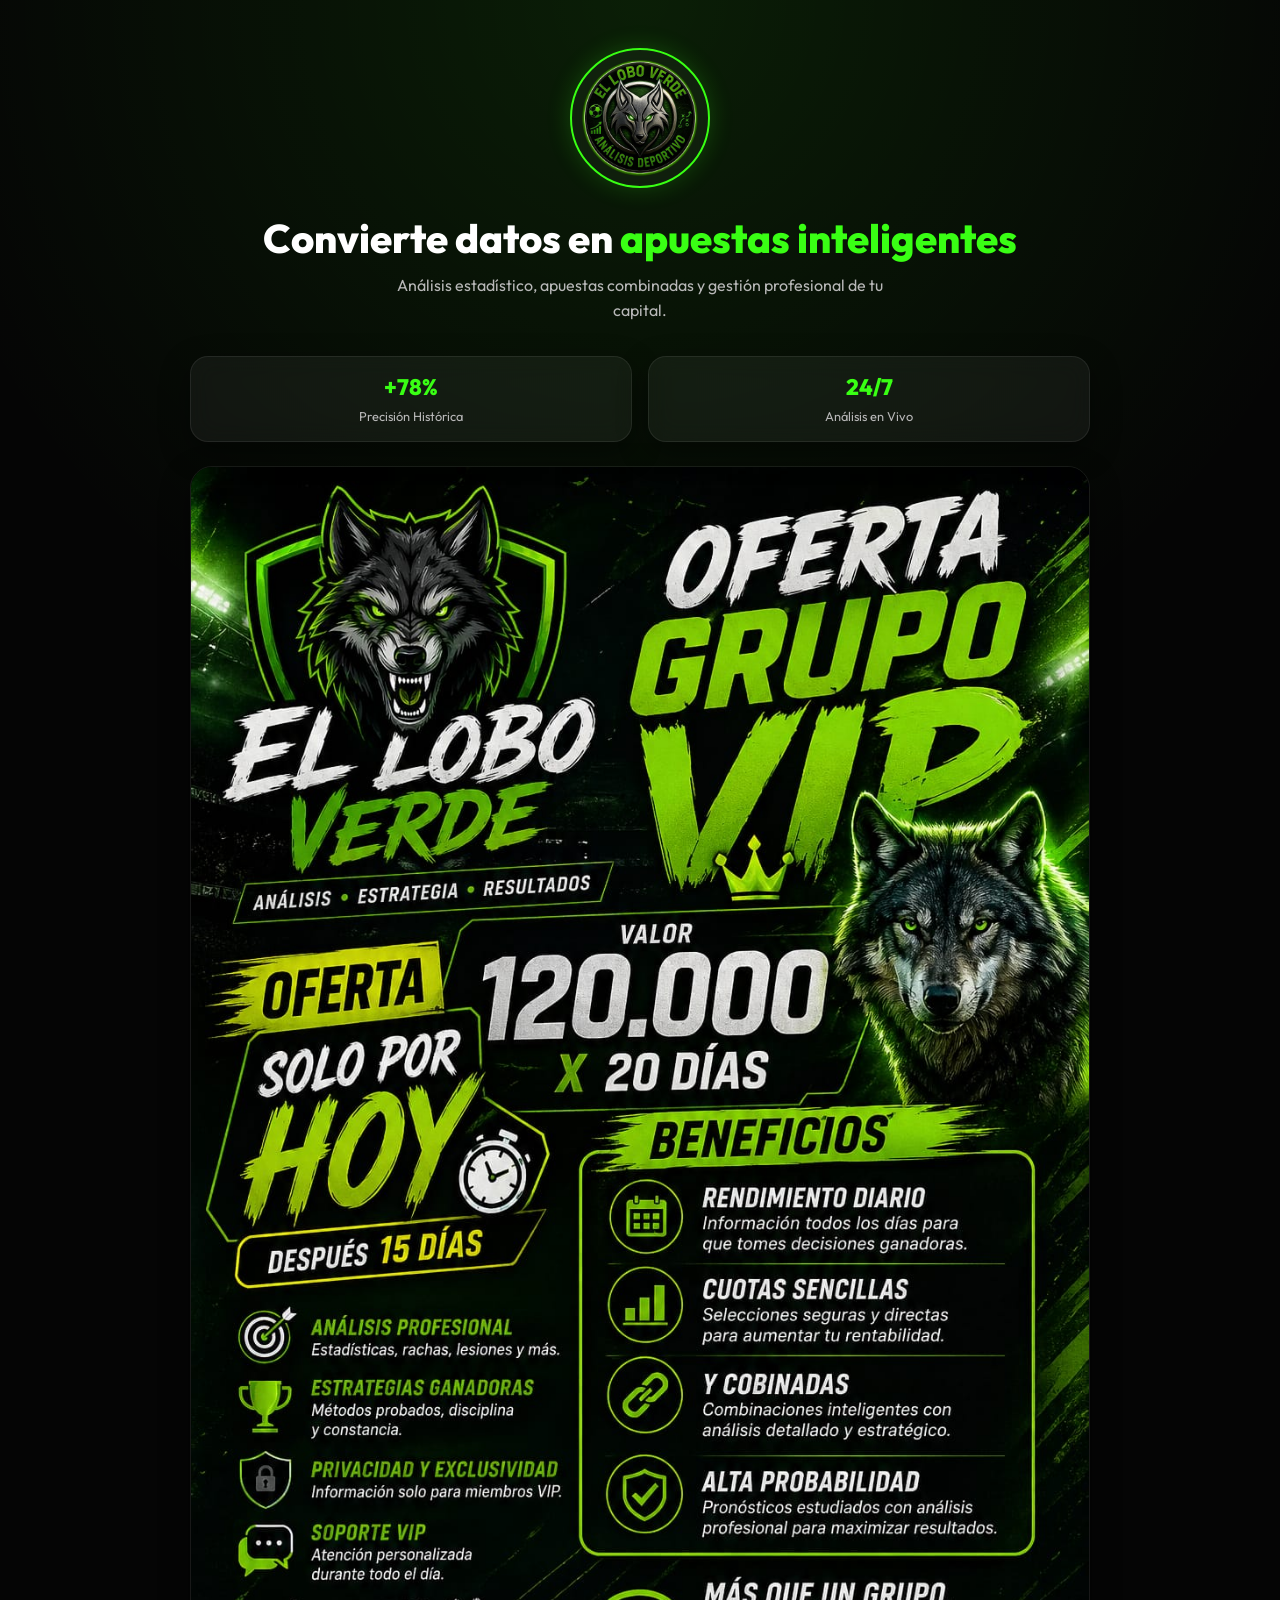
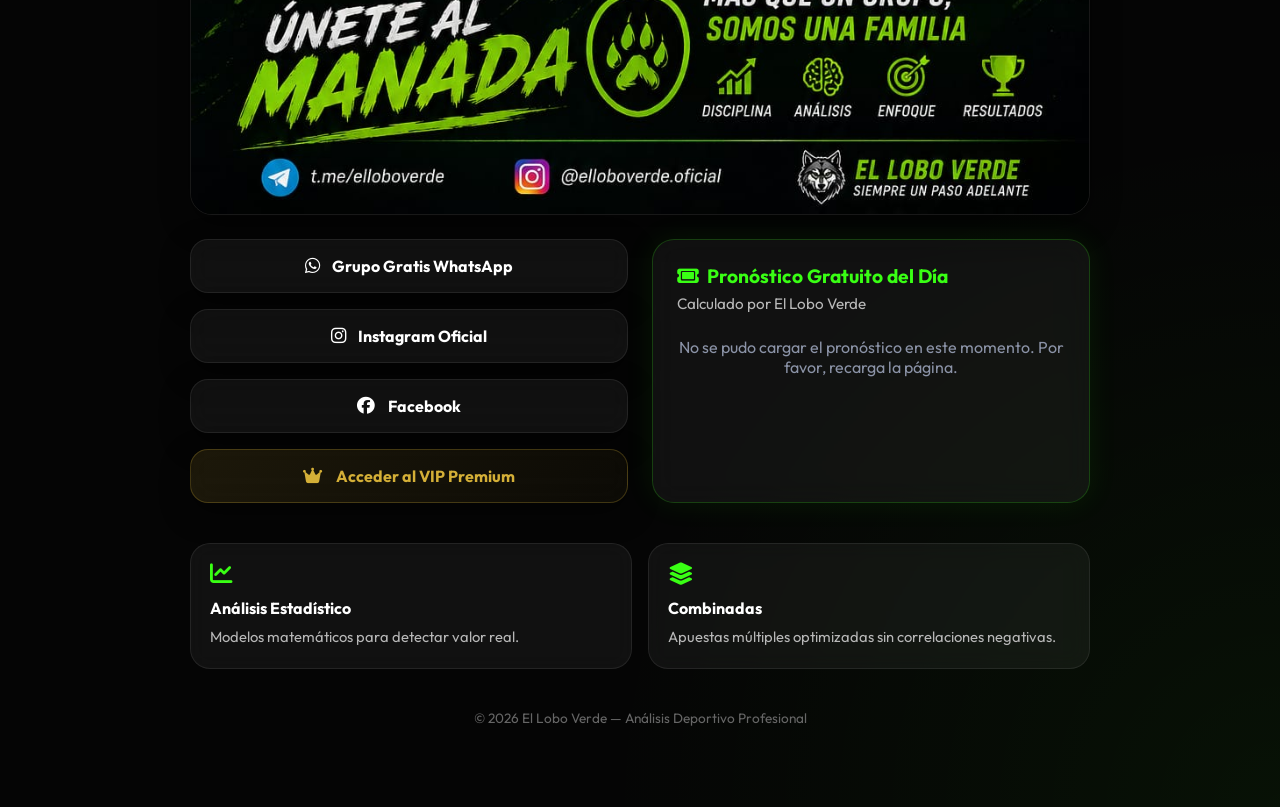
==== index.html @ 958ada7c "first commit" ====
<!DOCTYPE html>
<html lang="es">

<head>
    <meta charset="UTF-8" />
    <meta name="viewport" content="width=device-width, initial-scale=1.0" />

    <title>El Lobo Verde — Smart Sports Analytics</title>

    <meta name="description"
        content="IA deportiva, análisis estadístico y combinadas inteligentes para apostadores estratégicos." />

    <!-- Google Fonts -->
    <link href="https://fonts.googleapis.com/css2?family=Outfit:wght@300;400;500;600;700;800&display=swap"
        rel="stylesheet" />

    <!-- Font Awesome -->
    <link rel="stylesheet" href="https://cdnjs.cloudflare.com/ajax/libs/font-awesome/6.5.2/css/all.min.css" />

    <link rel="stylesheet" href="css/style.css" />

    <style>
        :root {
            --bg: #050505;
            --card: rgba(255, 255, 255, 0.05);
            --border: rgba(255, 255, 255, 0.08);

            --green: #39ff14;
            --green-soft: rgba(57, 255, 20, 0.15);

            --gold: #d4af37;

            --white: #ffffff;
            --silver: #b8b8b8;

            --shadow:
                0 10px 30px rgba(0, 0, 0, .45);

            --radius: 22px;
        }

        * {
            margin: 0;
            padding: 0;
            box-sizing: border-box;
        }

        html {
            scroll-behavior: smooth;
        }

        body {
            font-family: 'Outfit', sans-serif;
            background:
                radial-gradient(circle at top,
                    rgba(57, 255, 20, .10),
                    transparent 30%),
                radial-gradient(circle at bottom right,
                    rgba(57, 255, 20, .05),
                    transparent 25%),
                #050505;

            color: var(--white);

            min-height: 100vh;

            overflow-x: hidden;
        }

        /* =========================
           BACKGROUND FX
        ========================= */

        .background-glow {
            position: fixed;
            inset: 0;
            z-index: -1;

            background:
                radial-gradient(circle at 20% 20%,
                    rgba(57, 255, 20, .08),
                    transparent 25%),

                radial-gradient(circle at 80% 0%,
                    rgba(57, 255, 20, .04),
                    transparent 20%);
        }

        .noise {
            position: fixed;
            inset: 0;
            z-index: -1;
            opacity: .03;
            background-image:
                url("https://www.transparenttextures.com/patterns/asfalt-dark.png");
        }

        /* =========================
           MAIN CONTAINER
        ========================= */

        .landing-page {
            padding: 2rem 1rem 5rem;
        }

        .landing-container {
            width: 100%;
            max-width: 900px;
            margin: auto;

            display: flex;
            flex-direction: column;
            gap: 1.5rem;
        }

        /* =========================
           HERO
        ========================= */

        .hero {
            text-align: center;
            padding-top: 1rem;
        }

        .hero-badge {
            display: inline-flex;
            align-items: center;
            gap: .5rem;

            padding: .5rem 1rem;

            border-radius: 999px;

            background: rgba(57, 255, 20, .08);

            border: 1px solid rgba(57, 255, 20, .2);

            color: var(--green);

            font-size: .85rem;
            font-weight: 600;

            margin-bottom: 1.5rem;

            backdrop-filter: blur(10px);
        }

        .landing-logo {
            width: 140px;
            height: 140px;

            object-fit: cover;

            border-radius: 50%;

            border: 2px solid var(--green);

            padding: 10px;

            background: rgba(255, 255, 255, .03);

            backdrop-filter: blur(12px);

            box-shadow:
                0 0 25px rgba(57, 255, 20, .20);

            animation: pulseGlow 4s infinite;

            margin-bottom: 1.5rem;
        }

        @keyframes pulseGlow {
            0% {
                box-shadow: 0 0 20px rgba(57, 255, 20, .15);
            }

            50% {
                box-shadow: 0 0 45px rgba(57, 255, 20, .35);
            }

            100% {
                box-shadow: 0 0 20px rgba(57, 255, 20, .15);
            }
        }

        .landing-title {
            font-size: 2.5rem;
            font-weight: 800;

            line-height: 1.1;

            margin-bottom: .8rem;
        }

        .landing-subtitle {
            color: var(--silver);

            font-size: 1rem;

            line-height: 1.6;

            max-width: 500px;

            margin: auto auto 1.5rem;
        }

        .hero-highlight {
            color: var(--green);
        }

        /* =========================
           STATS
        ========================= */

        .stats-row {
            display: grid;
            grid-template-columns: repeat(2, 1fr);
            gap: 1rem;

            margin-top: 2rem;
        }

        .stat-box {
            background: var(--card);

            border: 1px solid var(--border);

            border-radius: 18px;

            padding: 1rem;

            backdrop-filter: blur(12px);

            box-shadow: var(--shadow);
        }

        .stat-box span {
            display: block;

            font-size: 1.4rem;
            font-weight: 800;

            color: var(--green);

            margin-bottom: .25rem;
        }

        .stat-box small {
            color: var(--silver);
            font-size: .8rem;
        }

        /* =========================
           LIVE SCANNER
        ========================= */

        .scanner {
            position: relative;

            background:
                linear-gradient(135deg,
                    rgba(57, 255, 20, .10),
                    rgba(57, 255, 20, .04));

            border: 1px solid rgba(57, 255, 20, .15);

            border-radius: var(--radius);

            padding: 1.2rem;

            overflow: hidden;

            box-shadow:
                0 0 30px rgba(57, 255, 20, .10);
        }

        .scanner::before {
            content: '';

            position: absolute;

            top: 0;
            left: 0;

            width: 4px;
            height: 100%;

            background: var(--green);
        }

        .scanner-title {
            color: var(--green);

            font-weight: 700;

            margin-bottom: .8rem;

            display: flex;
            align-items: center;
            gap: .6rem;
        }

        .scanner-content {
            display: flex;
            flex-direction: column;
            gap: .5rem;
        }

        .scanner-match {
            font-weight: 700;
            font-size: 1.1rem;
        }

        .scanner-pick {
            color: var(--silver);
        }

        .scanner-confidence {
            color: var(--gold);
            font-weight: 700;
        }

        /* =========================
           AD BANNER
        ========================= */

        .ad-banner {
            width: 100%;

            border-radius: var(--radius);

            overflow: hidden;

            border: 1px solid var(--border);

            box-shadow: var(--shadow);

            transition: .3s ease;
        }

        .ad-banner:hover {
            transform: translateY(-3px);
        }

        .ad-banner img {
            width: 100%;
            display: block;
        }

        /* =========================
           BUTTONS
        ========================= */

        .links-grid {
            display: flex;
            flex-direction: column;
            gap: 1rem;
        }

        .link-btn {
            display: flex;
            align-items: center;
            justify-content: center;
            gap: .8rem;

            text-decoration: none;

            padding: 1rem 1.2rem;

            background: var(--card);

            border: 1px solid var(--border);

            border-radius: 18px;

            color: white;

            font-weight: 700;

            transition: .3s ease;

            backdrop-filter: blur(12px);

            box-shadow: var(--shadow);
        }

        .link-btn:hover {
            transform: translateY(-3px);

            border-color: rgba(57, 255, 20, .25);

            background: rgba(255, 255, 255, .07);
        }

        .link-btn i {
            font-size: 1.1rem;
        }

        .vip-btn {
            background:
                linear-gradient(135deg,
                    rgba(212, 175, 55, .12),
                    rgba(212, 175, 55, .04));

            border-color: rgba(212, 175, 55, .25);

            color: var(--gold);
        }

        .vip-btn:hover {
            box-shadow:
                0 0 20px rgba(212, 175, 55, .20);
        }

        /* =========================
           FREE PICK
        ========================= */

        .free-pick-container {
            background: var(--card);

            border: 1px solid rgba(57, 255, 20, .20);

            border-radius: var(--radius);

            padding: 1.5rem;

            backdrop-filter: blur(14px);

            box-shadow:
                0 0 30px rgba(57, 255, 20, .08);
        }

        .free-pick-header {
            margin-bottom: 1.5rem;
        }

        .free-pick-header h3 {
            color: var(--green);

            margin-bottom: .4rem;

            font-size: 1.2rem;
        }

        .free-pick-header p {
            color: var(--silver);
            font-size: .95rem;
        }

        .pick-match {
            font-size: 1.2rem;
            font-weight: 700;

            margin-bottom: .5rem;
        }

        .pick-market {
            color: var(--silver);

            margin-bottom: 1rem;
        }

        .confidence-bar {
            width: 100%;
            height: 10px;

            background: rgba(255, 255, 255, .05);

            border-radius: 999px;

            overflow: hidden;

            margin-bottom: 1rem;
        }

        .confidence-fill {
            width: 82%;
            height: 100%;

            background:
                linear-gradient(90deg,
                    #39ff14,
                    #8fff7a);
        }

        .pick-tags {
            display: flex;
            flex-wrap: wrap;
            gap: .5rem;
        }

        .pick-tags span {
            padding: .4rem .8rem;

            border-radius: 999px;

            background: rgba(57, 255, 20, .08);

            border: 1px solid rgba(57, 255, 20, .15);

            color: var(--green);

            font-size: .8rem;
            font-weight: 600;
        }

        /* =========================
           FEATURES
        ========================= */

        .features {
            display: grid;
            grid-template-columns: repeat(2, 1fr);
            gap: 1rem;
        }

        .feature-card {
            background: var(--card);

            border: 1px solid var(--border);

            border-radius: 20px;

            padding: 1.2rem;

            backdrop-filter: blur(10px);

            transition: .3s ease;
        }

        .feature-card:hover {
            transform: translateY(-4px);

            border-color: rgba(57, 255, 20, .20);
        }

        .feature-card i {
            font-size: 1.4rem;

            color: var(--green);

            margin-bottom: .8rem;
        }

        .feature-card h4 {
            margin-bottom: .5rem;
        }

        .feature-card p {
            color: var(--silver);

            font-size: .92rem;

            line-height: 1.5;
        }

        /* =========================
           FOOTER
        ========================= */

        footer {
            text-align: center;

            color: #666;

            font-size: .85rem;

            padding-top: 1rem;
        }

        /* =========================
           RESPONSIVE
        ========================= */

        @media(max-width: 600px) {

            .landing-title {
                font-size: 2rem;
            }

            .features {
                grid-template-columns: 1fr;
            }
        }
    </style>
</head>

<body class="landing-page">

    <div class="background-glow"></div>
    <div class="noise"></div>

    <main class="landing-container">

        <!-- HERO -->
        <section class="hero">
            <img src="assets/logo.png" alt="El Lobo Verde" class="landing-logo" />
            <h1 class="landing-title">
                Convierte datos en
                <span class="hero-highlight">apuestas inteligentes</span>
            </h1>
            <p class="landing-subtitle">
                Análisis estadístico, apuestas combinadas y gestión profesional de tu capital.
            </p>

            <div class="stats-row">
                <div class="stat-box">
                    <span>+78%</span>
                    <small>Precisión Histórica</small>
                </div>
                <div class="stat-box">
                    <span>24/7</span>
                    <small>Análisis en Vivo</small>
                </div>
            </div>
        </section>

        <!-- BANNER -->
        <a href="https://wa.me/TUNUMERO" target="_blank" class="ad-banner">
            <img src="assets/image.png" alt="Promoción VIP" />
        </a>

        <!-- GRID COMPACTO: Botones y Pick -->
        <div
            style="display: grid; grid-template-columns: repeat(auto-fit, minmax(250px, 1fr)); gap: 1.5rem; width: 100%;">

            <!-- BUTTONS -->
            <section class="links-grid">
                <a href="https://chat.whatsapp.com/Ck9ivSgHnWT00iJ6qhJDE8" class="link-btn" target="_blank">
                    <i class="fa-brands fa-whatsapp"></i> Grupo Gratis WhatsApp
                </a>
                <a href="#" class="link-btn">
                    <i class="fa-brands fa-instagram"></i> Instagram Oficial
                </a>
                <a href="#" class="link-btn">
                    <i class="fa-brands fa-facebook"></i> Facebook
                </a>
                <a href="https://w.app/c3xt8u" class="link-btn vip-btn" target="_blank">
                    <i class="fa-solid fa-crown"></i> Acceder al VIP Premium
                </a>
            </section>

            <!-- FREE PICK -->
            <section class="free-pick-container">
                <div class="free-pick-header">
                    <h3><i class="fa-solid fa-ticket" style="margin-right:0.5rem; color:var(--green);"></i>Pronóstico Gratuito del Día</h3>
                    <p>Calculado por El Lobo Verde</p>
                </div>
                <div id="landing-pick-content">
                    <div class="loading" style="text-align:center;">Analizando el mercado de hoy...</div>
                </div>
            </section>

        </div>

        <!-- FEATURES -->
        <section class="features" style="margin-top: 1rem;">
            <div class="feature-card">
                <i class="fa-solid fa-chart-line"></i>
                <h4>Análisis Estadístico</h4>
                <p>Modelos matemáticos para detectar valor real.</p>
            </div>
            <div class="feature-card">
                <i class="fa-solid fa-layer-group"></i>
                <h4>Combinadas</h4>
                <p>Apuestas múltiples optimizadas sin correlaciones negativas.</p>
            </div>
        </section>

        <!-- FOOTER -->
        <footer>
            © 2026 El Lobo Verde — Análisis Deportivo Profesional
        </footer>

    </main>

    <!-- Scripts -->
    <script src="js/matches.js"></script>
    <script src="js/predictor.js"></script>
    <script src="js/combinada.js"></script>
    <script src="js/landing.js"></script>

</body>

</html>
---- css/style.css ----
/* style.css - El Lobo Verde Theme */
:root {
    --bg-deep: #060d06;
    --bg-card: rgba(15, 31, 15, 0.6);
    --bg-panel: rgba(22, 37, 22, 0.85);
    
    --green-neon: #39ff14;
    --green-mid: #22c55e;
    --green-dark: #166534;
    
    --silver: #c8cdd4;
    --silver-dim: #8b93a7;
    --gold: #fbbf24;
    --red: #ef4444;
    
    --glass-border: rgba(57, 255, 20, 0.15);
    --glass-shadow: 0 8px 32px 0 rgba(0, 0, 0, 0.5);
    
    --font-family: 'Outfit', sans-serif;
}

* { box-sizing: border-box; margin: 0; padding: 0; }

body {
    background-color: var(--bg-deep);
    color: var(--silver);
    font-family: var(--font-family);
    min-height: 100vh;
    overflow-x: hidden;
}

.background-glow {
    position: fixed;
    top: 20%;
    left: 50%;
    transform: translate(-50%, -50%);
    width: 60vw;
    height: 60vw;
    background: radial-gradient(circle, rgba(57,255,20,0.08) 0%, rgba(6,13,6,0) 70%);
    z-index: -1;
    filter: blur(80px);
}

.app-container {
    max-width: 1400px;
    margin: 0 auto;
    padding: 2rem;
    display: grid;
    grid-template-columns: 280px 1fr;
    gap: 2rem;
    min-height: 100vh;
}

/* Glassmorphism utility */
.glass-panel {
    background: var(--bg-panel);
    backdrop-filter: blur(16px);
    -webkit-backdrop-filter: blur(16px);
    border: 1px solid var(--glass-border);
    border-radius: 20px;
    box-shadow: var(--glass-shadow);
    padding: 1.5rem;
}

.header { display: flex; flex-direction: column; gap: 2rem; }
.logo-container { display: flex; align-items: center; justify-content: space-between; gap: 1rem; width: 100%; }
.logo { width: 60px; height: 60px; border-radius: 50%; border: 2px solid var(--green-neon); box-shadow: 0 0 15px rgba(57,255,20,0.5); }
.logo-container h1 { font-size: 1.5rem; font-weight: 800; color: #fff; line-height: 1.1; margin-bottom: 0.2rem; }
.logo-subtitle { color: var(--green-neon); font-weight: 400; font-size: 0.9rem; text-transform: uppercase; letter-spacing: 1px; }

.mobile-nav-toggle { display: none; background: transparent; border: 1px solid var(--glass-border); border-radius: 8px; color: var(--silver); padding: 0.5rem; cursor: pointer; transition: 0.2s; }
.mobile-nav-toggle:hover { color: var(--green-neon); border-color: var(--green-neon); }

.sidebar-content { display: flex; flex-direction: column; flex-grow: 1; gap: 2rem; }

.nav-menu { display: flex; flex-direction: column; gap: 1rem; }
.nav-btn {
    background: transparent; border: 1px solid transparent; color: var(--silver-dim);
    font-family: var(--font-family); font-size: 1.1rem; text-align: left;
    padding: 1rem 1.5rem; border-radius: 12px; cursor: pointer; transition: 0.3s;
}
.nav-btn:hover { color: #fff; background: rgba(255, 255, 255, 0.05); }
.nav-btn.active {
    color: #fff;
    background: linear-gradient(135deg, rgba(57,255,20,0.1) 0%, rgba(6,13,6,0.1) 100%);
    border: 1px solid var(--green-neon);
    box-shadow: inset 0 0 10px rgba(57,255,20,0.1);
}

.social-links { margin-top: 1rem; display: flex; flex-direction: column; gap: 0.8rem; }
.social-links p { color: var(--silver-dim); font-size: 0.85rem; text-transform: uppercase; letter-spacing: 1px; margin-bottom: 0.2rem; }
.social-btn { display: block; text-decoration: none; color: var(--silver); background: rgba(255,255,255,0.03); padding: 0.8rem 1rem; border-radius: 8px; font-size: 0.95rem; transition: 0.2s; border: 1px solid transparent; }
.social-btn:hover { background: rgba(57,255,20,0.05); color: #fff; border-color: rgba(57,255,20,0.3); transform: translateX(5px); }
.social-btn.vip { background: linear-gradient(90deg, rgba(251, 191, 36, 0.05), transparent); border: 1px solid rgba(251, 191, 36, 0.2); color: var(--gold); font-weight: 600; }
.social-btn.vip:hover { background: rgba(251, 191, 36, 0.15); border-color: var(--gold); }

.status-panel { margin-top: auto; padding: 1rem; background: var(--bg-card); border-radius: 12px; font-size: 0.9rem; }
.status-dot { display: inline-block; width: 8px; height: 8px; border-radius: 50%; margin-right: 5px; }
.status-dot.green { background: var(--green-neon); box-shadow: 0 0 8px var(--green-neon); }

/* Main Content */
.main-content { display: flex; flex-direction: column; }
.view-section { display: none; animation: fadeIn 0.4s ease; }
.view-section.active { display: block; }
@keyframes fadeIn { from { opacity: 0; transform: translateY(10px); } to { opacity: 1; transform: translateY(0); } }

/* Matches */
.matches-layout { display: grid; grid-template-columns: 350px 1fr; gap: 2rem; height: calc(100vh - 4rem); }
.matches-list { display: flex; flex-direction: column; gap: 1rem; overflow: hidden; }
.matches-list h2 { color: var(--green-neon); font-size: 1.2rem; }
.filter-group { display: flex; background: rgba(0,0,0,0.4); border-radius: 8px; padding: 0.3rem; }
.filter-btn { flex: 1; background: transparent; border: none; color: var(--silver-dim); padding: 0.5rem; border-radius: 6px; cursor: pointer; transition: 0.3s; }
.filter-btn.active { background: var(--green-dark); color: #fff; font-weight: 600; border: 1px solid var(--green-neon); }

.match-list { list-style: none; overflow-y: auto; display: flex; flex-direction: column; gap: 0.8rem; padding-right: 0.5rem; flex-grow: 1; }
.match-item { background: var(--bg-card); border: 1px solid rgba(255,255,255,0.05); border-radius: 12px; padding: 1rem; cursor: pointer; transition: 0.2s; }
.match-item:hover { border-color: var(--green-neon); transform: translateY(-2px); }
.match-item.active { border-color: var(--green-neon); background: rgba(57,255,20,0.05); }

.match-header-sm { display: flex; justify-content: space-between; font-size: 0.8rem; color: var(--silver-dim); margin-bottom: 0.5rem; }
.match-teams { display: flex; flex-direction: column; gap: 0.4rem; }
.team-row { display: flex; align-items: center; gap: 0.5rem; font-weight: 600; color: #fff; }
.team-logo-sm { width: 20px; height: 20px; object-fit: contain; }

/* Prediction Panel */
.match-details { overflow-y: auto; }
.placeholder-msg { height: 100%; display: flex; flex-direction: column; align-items: center; justify-content: center; text-align: center; color: var(--silver-dim); }
.icon-pulse { width: 60px; height: 60px; border-radius: 50%; background: rgba(57,255,20,0.2); margin-bottom: 1.5rem; animation: pulse 2s infinite; }
@keyframes pulse { 0% { transform: scale(0.95); box-shadow: 0 0 0 0 rgba(57,255,20,0.5); } 70% { transform: scale(1); box-shadow: 0 0 0 20px rgba(57,255,20,0); } 100% { transform: scale(0.95); } }

.match-header-lg { text-align: center; border-bottom: 1px solid var(--glass-border); padding-bottom: 1.5rem; margin-bottom: 1.5rem; }
.league-badge { background: var(--green-dark); color: #fff; padding: 0.3rem 0.8rem; border-radius: 20px; font-size: 0.8rem; font-weight: 600; border: 1px solid var(--green-neon); display: inline-block; margin-bottom: 1rem; }
.teams-lg { display: flex; justify-content: center; align-items: center; gap: 2rem; font-size: 1.5rem; font-weight: 800; color: #fff; }
.team-logo-lg { width: 60px; height: 60px; object-fit: contain; }
.vs { color: var(--silver-dim); font-weight: 300; }

.grid-2 { display: grid; grid-template-columns: 1fr 1fr; gap: 1.5rem; margin-bottom: 1.5rem; }
.stat-box { background: var(--bg-card); padding: 1.2rem; border-radius: 12px; border: 1px solid rgba(255,255,255,0.05); }
.stat-box h4 { color: var(--silver-dim); font-size: 0.9rem; text-transform: uppercase; margin-bottom: 1rem; }
.row-between { display: flex; justify-content: space-between; margin-bottom: 0.8rem; color: #fff; font-size: 1.1rem; }
.val-green { color: var(--green-neon); font-weight: 600; }

.prediction-box { background: linear-gradient(135deg, rgba(57,255,20,0.1) 0%, rgba(6,13,6,0.1) 100%); border: 1px solid var(--green-neon); border-radius: 16px; padding: 2rem; text-align: center; margin-bottom: 1.5rem; }
.prediction-box h3 { color: var(--green-neon); font-size: 1.2rem; margin-bottom: 1rem; }
.pick-text { font-size: 2rem; font-weight: 800; color: #fff; margin-bottom: 0.5rem; text-shadow: 0 0 10px rgba(57,255,20,0.3); }

/* Combinadas */
.combinada-header { display: flex; justify-content: space-between; align-items: center; margin-bottom: 0.5rem; }
.combinada-header h2 { color: var(--green-neon); font-size: 1.8rem; }
.subtitle { color: var(--silver-dim); margin-bottom: 2rem; }
.action-btn-small { background: var(--green-dark); border: 1px solid var(--green-neon); color: #fff; padding: 0.5rem 1rem; border-radius: 8px; cursor: pointer; transition: 0.2s; }
.action-btn-small:hover { background: var(--green-neon); color: var(--bg-deep); }

.parlay-options { display: grid; grid-template-columns: repeat(auto-fit, minmax(300px, 1fr)); gap: 1.5rem; }
.parlay-card { background: var(--bg-card); border-radius: 16px; border: 1px solid rgba(255,255,255,0.05); padding: 1.5rem; display: flex; flex-direction: column; }
.parlay-header { display: flex; justify-content: space-between; margin-bottom: 1.5rem; border-bottom: 1px solid var(--glass-border); padding-bottom: 1rem; }
.parlay-header h3 { color: #fff; font-size: 1.2rem; }
.risk-badge { padding: 0.2rem 0.6rem; border-radius: 20px; font-size: 0.8rem; font-weight: 600; color: #fff; }

.pick-list { list-style: none; display: flex; flex-direction: column; gap: 0.8rem; flex-grow: 1; }
.pick-item { background: rgba(0,0,0,0.3); padding: 1rem; border-radius: 8px; border-left: 3px solid var(--green-neon); }
.pick-match { font-size: 0.85rem; color: var(--silver-dim); margin-bottom: 0.3rem; }
.pick-sel { font-weight: 600; color: #fff; }

.parlay-footer { margin-top: 1.5rem; padding-top: 1rem; border-top: 1px solid var(--glass-border); display: flex; justify-content: space-between; align-items: center; }
.odds-text { font-size: 1.5rem; font-weight: 800; color: var(--green-neon); }
.stake-text { font-size: 0.9rem; color: var(--silver-dim); }

.loading { color: var(--silver-dim); padding: 2rem; text-align: center; }

/* Responsive Design */
@media (max-width: 900px) {
    .app-container { grid-template-columns: 1fr; padding: 1rem; }
    .matches-layout { grid-template-columns: 1fr; height: auto; }
    .matches-list { max-height: 380px; }
    
    .mobile-nav-toggle { display: block; }
    .sidebar-content { display: none; }
    .sidebar-content.show { display: flex; animation: fadeIn 0.3s ease; }
    
    .logo-container h1 { font-size: 1.2rem; }
    .logo { width: 45px; height: 45px; }
    
    .grid-2 { grid-template-columns: 1fr; }
    .teams-lg { font-size: 1rem; gap: 0.8rem; }
    .team-logo-lg { width: 36px; height: 36px; }
    .pick-text { font-size: 1.4rem; }
}

/* ── Calendario (Flashscore style) ──────────────────────── */
.calendar-nav {
    display: flex;
    align-items: center;
    justify-content: space-between;
    background: rgba(0,0,0,0.4);
    border: 1px solid rgba(255,255,255,0.08);
    border-radius: 8px;
    padding: 0.2rem;
    margin-bottom: 0.8rem;
}
.cal-btn {
    background: transparent;
    border: none;
    color: var(--silver-dim);
    padding: 0.5rem;
    cursor: pointer;
    border-radius: 6px;
    display: flex;
    align-items: center;
    justify-content: center;
    transition: all 0.2s;
}
.cal-btn:hover { background: rgba(255,255,255,0.1); color: #fff; }
.cal-current {
    display: flex;
    align-items: center;
    color: #fff;
    font-weight: 700;
    font-size: 0.9rem;
    letter-spacing: 0.5px;
    gap: 6px;
    cursor: default;
    user-select: none;
}
.cal-current span { min-width: 110px; text-align: center; }

/* ── Búsqueda ──────────────────────────────────────────── */
.search-box { margin-top: 0.5rem; }
.search-box input,
.search-box select {
    width: 100%;
    background: rgba(0,0,0,0.4);
    border: 1px solid rgba(255,255,255,0.08);
    border-radius: 8px;
    color: #fff;
    font-family: var(--font-family);
    font-size: 0.9rem;
    padding: 0.55rem 0.9rem;
    outline: none;
    transition: border-color 0.2s;
    appearance: none;
    cursor: pointer;
}
.search-box input::placeholder { color: var(--silver-dim); }
.search-box input:focus,
.search-box select:focus { border-color: var(--green-neon); }
.search-box select option { background: #0f1f0f; color: #fff; }

/* ── Tarjeta de partido — marcadores y estado ─────────── */
.score-tag {
    background: rgba(57,255,20,0.08);
    border: 1px solid rgba(57,255,20,0.2);
    color: var(--green-neon);
    font-weight: 700;
    font-size: 0.8rem;
    padding: 0.15rem 0.5rem;
    border-radius: 6px;
    white-space: nowrap;
}
.score-tag small { font-size: 0.7rem; opacity: 0.7; margin-left: 3px; }
.time-tag { color: var(--silver-dim); font-size: 0.8rem; }
.league-sm { 
    overflow: hidden; 
    text-overflow: ellipsis; 
    white-space: nowrap; 
    max-width: 160px;
}
.match-item.finished { opacity: 0.75; }
.match-item.finished:hover { opacity: 1; }

/* ── Cuota sugerida y ventaja ─────────────────────────── */
.cuota-tag {
    display: inline-block;
    margin-top: 0.6rem;
    padding: 0.3rem 0.8rem;
    background: rgba(251,191,36,0.1);
    border: 1px solid rgba(251,191,36,0.3);
    border-radius: 6px;
    color: var(--gold);
    font-weight: 700;
    font-size: 1rem;
}
.ventaja-tag {
    display: inline-block;
    margin-top: 0.4rem;
    margin-left: 0.5rem;
    padding: 0.25rem 0.7rem;
    background: rgba(57,255,20,0.08);
    border: 1px solid rgba(57,255,20,0.25);
    border-radius: 6px;
    color: var(--green-neon);
    font-size: 0.85rem;
    font-weight: 600;
}

/* ── Comparación de resultado ─────────────────────────── */
.result-block {
    border-radius: 14px;
    padding: 1rem 1.5rem;
    margin-bottom: 1.2rem;
    display: flex;
    align-items: center;
    justify-content: space-between;
    gap: 1rem;
    flex-wrap: wrap;
}
.result-block.result-ok {
    background: rgba(57,255,20,0.07);
    border: 1px solid rgba(57,255,20,0.25);
}
.result-block.result-fail {
    background: rgba(239,68,68,0.07);
    border: 1px solid rgba(239,68,68,0.25);
}
.result-score {
    font-size: 2rem;
    font-weight: 800;
    color: #fff;
}
.result-label {
    font-size: 0.85rem;
    color: var(--silver-dim);
    flex: 1;
}
.verdict-ok {
    background: rgba(57,255,20,0.12);
    border: 1px solid rgba(57,255,20,0.35);
    color: var(--green-neon);
    font-weight: 700;
    padding: 0.3rem 0.9rem;
    border-radius: 20px;
    font-size: 0.9rem;
}
.verdict-fail {
    background: rgba(239,68,68,0.12);
    border: 1px solid rgba(239,68,68,0.35);
    color: var(--red);
    font-weight: 700;
    padding: 0.3rem 0.9rem;
    border-radius: 20px;
    font-size: 0.9rem;
}

/* ── Combinada panel compacto ─────────────────────────── */
.combinada-panel { height: calc(100vh - 4rem); overflow-y: auto; }
.combinada-header h2 { font-size: 1.4rem; }
.subtitle { margin-bottom: 1.2rem; font-size: 0.9rem; }
.parlay-options { grid-template-columns: repeat(auto-fit, minmax(280px, 1fr)); gap: 1rem; }
.parlay-card { padding: 1.2rem; }
.parlay-footer { flex-direction: column; align-items: flex-start; gap: 0.3rem; }
.odds-text { font-size: 1.3rem; }
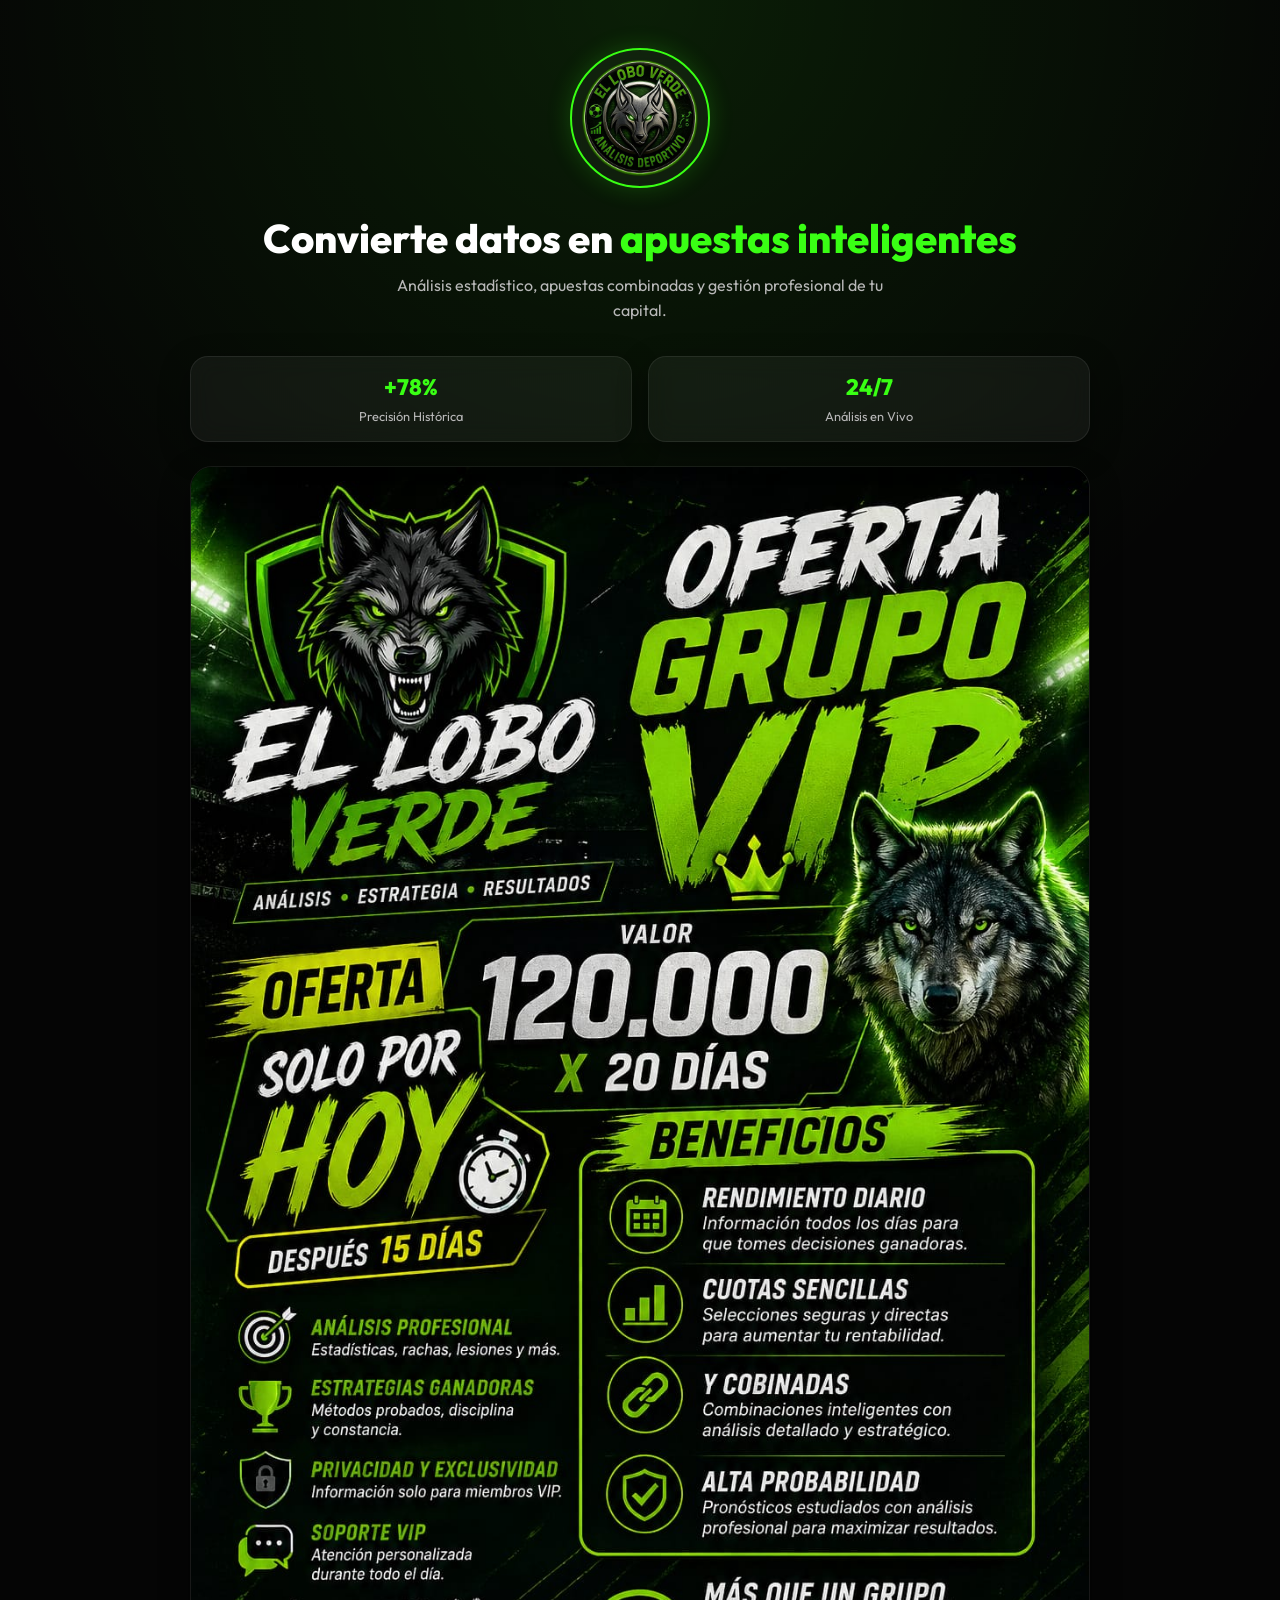
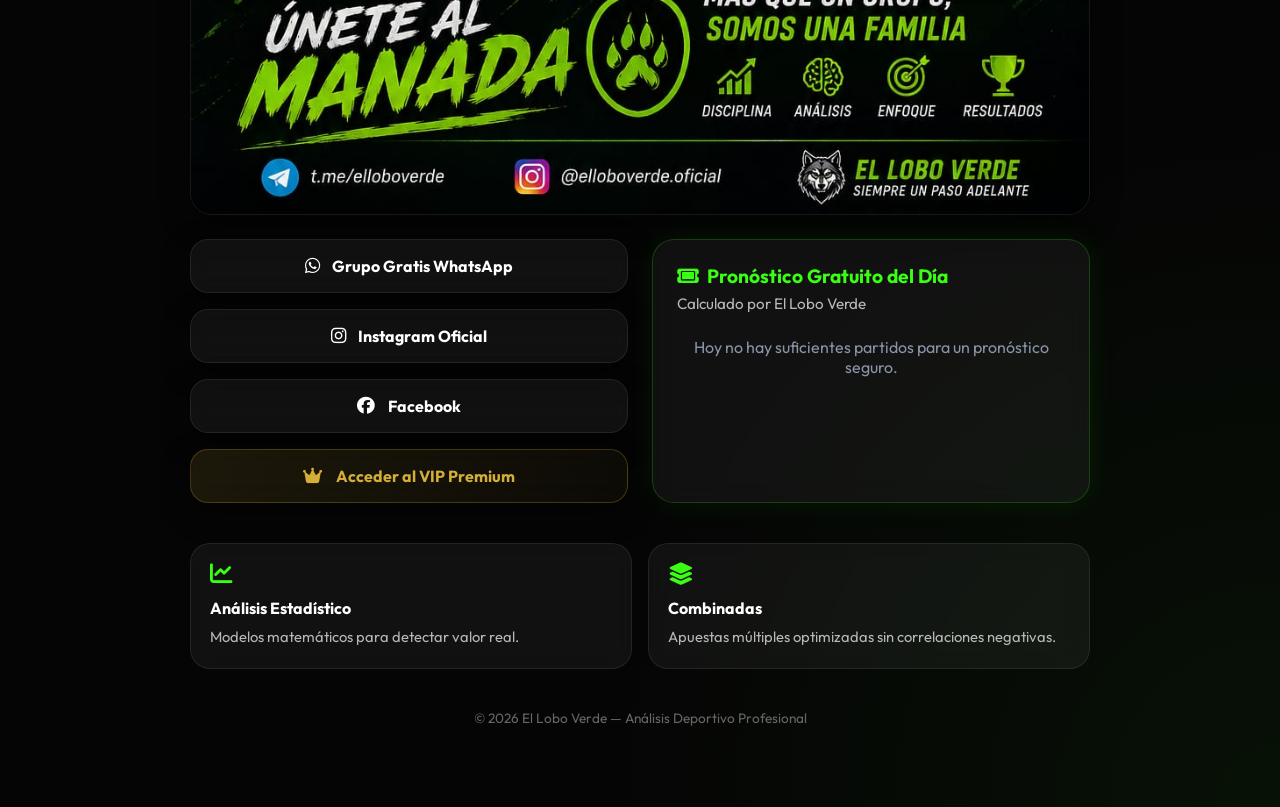
==== commit 29f45299: "Mejoras de landing page en cuota sugerida" ====
--- a/index.html
+++ b/index.html
@@ -676,10 +676,11 @@
     </main>
 
     <!-- Scripts -->
-    <script src="js/matches.js"></script>
-    <script src="js/predictor.js"></script>
-    <script src="js/combinada.js"></script>
-    <script src="js/landing.js"></script>
+    <script src="js/matches.js?v=3"></script>
+    <script src="js/predictor.js?v=3"></script>
+    <script src="js/combinada.js?v=3"></script>
+    <script src="js/gemini.js?v=3"></script>
+    <script src="js/landing.js?v=3"></script>
 
 </body>
 
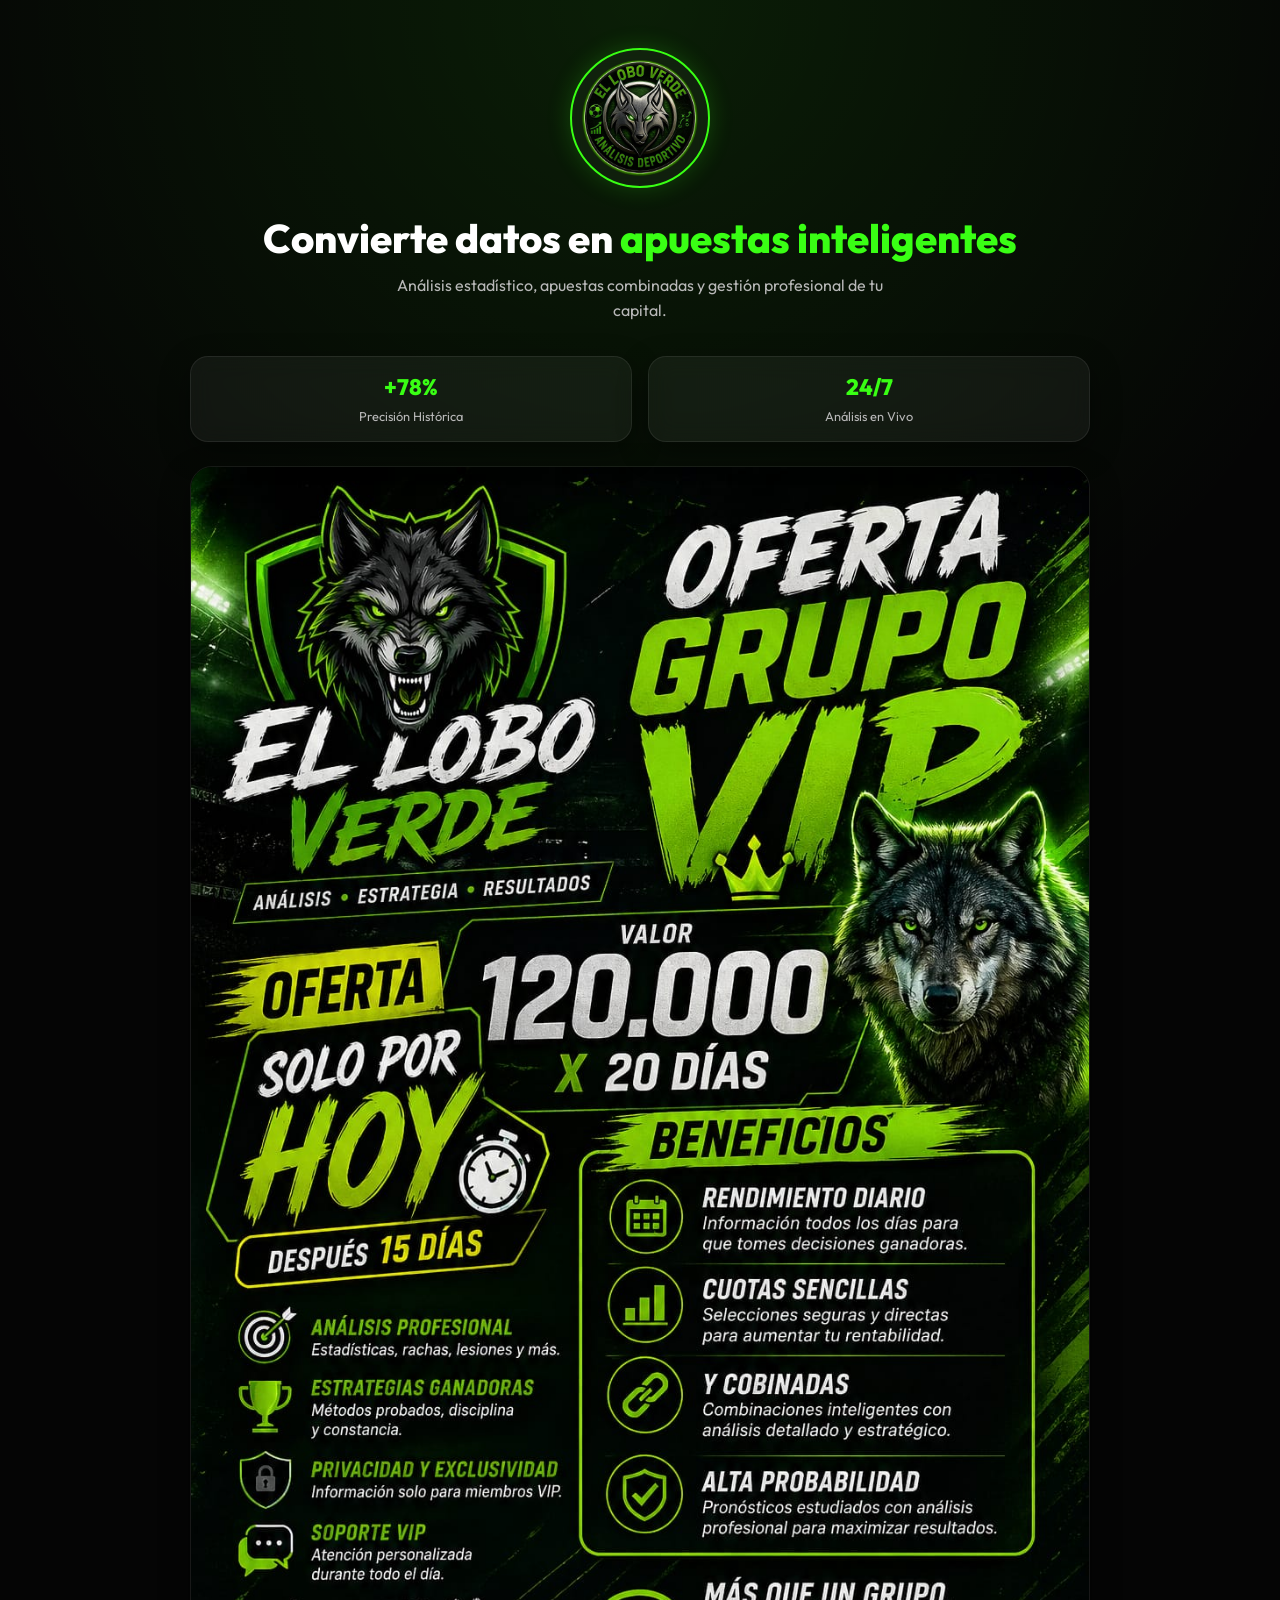
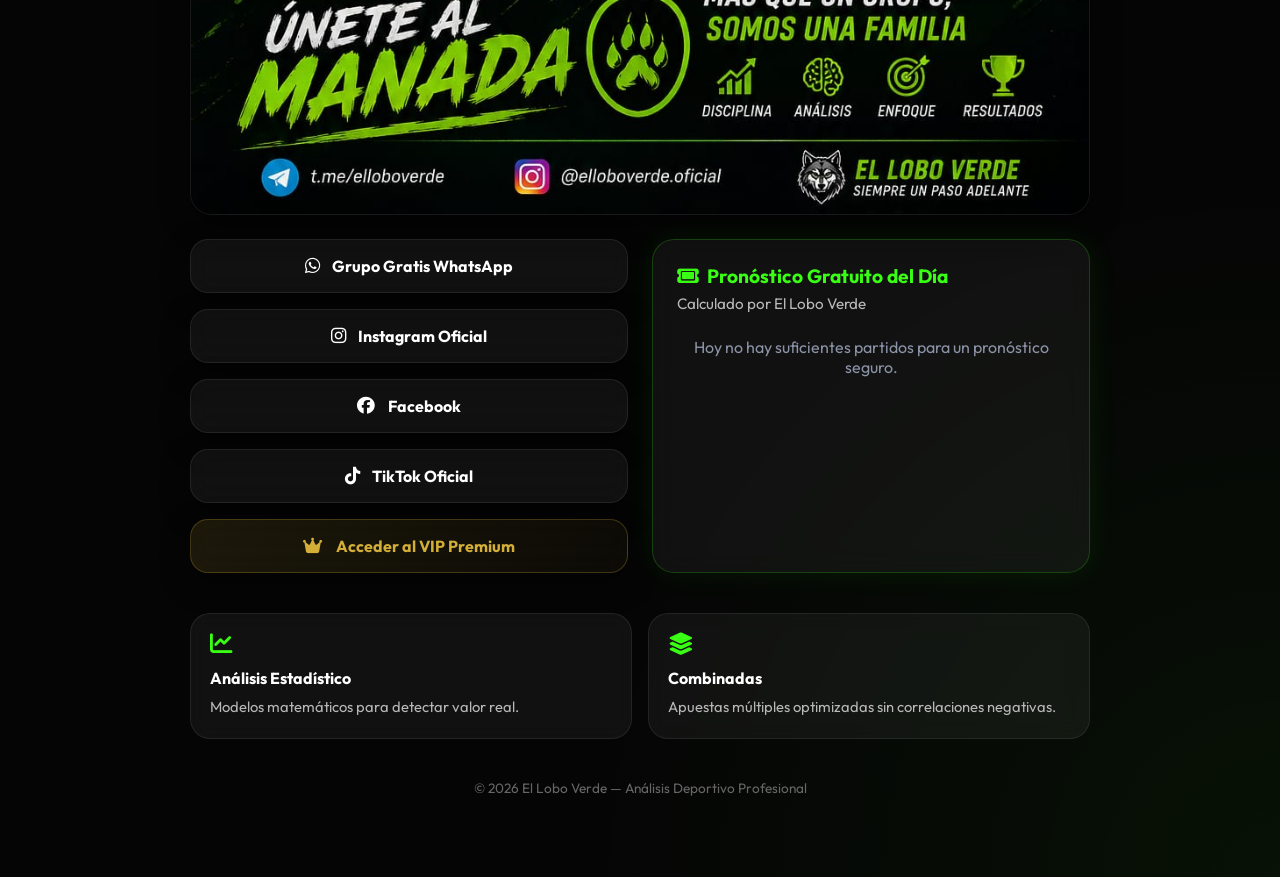
==== commit 76e8ec83: "Update index.html" ====
--- a/index.html
+++ b/index.html
@@ -630,11 +630,19 @@
                 <a href="https://chat.whatsapp.com/Ck9ivSgHnWT00iJ6qhJDE8" class="link-btn" target="_blank">
                     <i class="fa-brands fa-whatsapp"></i> Grupo Gratis WhatsApp
                 </a>
-                <a href="#" class="link-btn">
+                <a href="https://www.instagram.com/miguellobo7159?igsh=MW92N2ZiMTVhdm10Zw==" class="link-btn">
                     <i class="fa-brands fa-instagram"></i> Instagram Oficial
                 </a>
-                <a href="#" class="link-btn">
+                <a href="https://www.facebook.com/share/1BWAygeKw2/" class="link-btn">
                     <i class="fa-brands fa-facebook"></i> Facebook
+                </a>
+
+                <a href="https://www.tiktok.com/@pronosticosdeportivolobo?_r=1&_t=ZS-96HLnR1LnQy"
+                    class="link-btn tiktok-btn"
+                    
+                    target="_blank">
+                    <i class="fa-brands fa-tiktok"></i>TikTok Oficial
+                
                 </a>
                 <a href="https://w.app/c3xt8u" class="link-btn vip-btn" target="_blank">
                     <i class="fa-solid fa-crown"></i> Acceder al VIP Premium
@@ -684,4 +692,4 @@
 
 </body>
 
-</html>+</html>
--- a/css/style.css
+++ b/css/style.css
@@ -46,9 +46,23 @@
     margin: 0 auto;
     padding: 2rem;
     display: grid;
-    grid-template-columns: 280px 1fr;
+    grid-template-columns: 80px 1fr;
     gap: 2rem;
     min-height: 100vh;
+}
+
+.app-container.sidebar-expanded {
+    grid-template-columns: 280px 1fr;
+}
+
+.sidebar-content {
+    width: 80px;
+    padding: 1rem 0;
+    align-items: center;
+}
+
+.app-container.sidebar-expanded .sidebar-content {
+    width: 100%;
 }
 
 /* Glassmorphism utility */
@@ -62,34 +76,80 @@
     padding: 1.5rem;
 }
 
-.header { display: flex; flex-direction: column; gap: 2rem; }
-.logo-container { display: flex; align-items: center; justify-content: space-between; gap: 1rem; width: 100%; }
+.header {
+    display: flex;
+    flex-direction: column;
+    gap: 1.5rem;
+    align-items: center;
+    min-height: calc(100vh - 4rem);
+}
+.logo-container {
+    display: flex;
+    flex-direction: column;
+    align-items: center;
+    gap: 0.8rem;
+    width: 100%;
+}
 .logo { width: 60px; height: 60px; border-radius: 50%; border: 2px solid var(--green-neon); box-shadow: 0 0 15px rgba(57,255,20,0.5); }
-.logo-container h1 { font-size: 1.5rem; font-weight: 800; color: #fff; line-height: 1.1; margin-bottom: 0.2rem; }
-.logo-subtitle { color: var(--green-neon); font-weight: 400; font-size: 0.9rem; text-transform: uppercase; letter-spacing: 1px; }
-
-.mobile-nav-toggle { display: none; background: transparent; border: 1px solid var(--glass-border); border-radius: 8px; color: var(--silver); padding: 0.5rem; cursor: pointer; transition: 0.2s; }
+.logo-container h1 { display: none; font-size: 1.5rem; font-weight: 800; color: #fff; line-height: 1.1; margin-bottom: 0.2rem; }
+.logo-subtitle { display: none; color: var(--green-neon); font-weight: 400; font-size: 0.9rem; text-transform: uppercase; letter-spacing: 1px; }
+
+.mobile-nav-toggle { display: block; background: transparent; border: 1px solid var(--glass-border); border-radius: 12px; color: var(--silver); width: 46px; height: 46px; cursor: pointer; transition: 0.2s; }
 .mobile-nav-toggle:hover { color: var(--green-neon); border-color: var(--green-neon); }
 
-.sidebar-content { display: flex; flex-direction: column; flex-grow: 1; gap: 2rem; }
-
-.nav-menu { display: flex; flex-direction: column; gap: 1rem; }
+.sidebar-content { display: flex; flex-direction: column; flex-grow: 1; gap: 1rem; align-items: center; width: 100%; }
+
+.nav-menu { display: flex; flex-direction: column; gap: 0.8rem; align-items: center; width: 100%; }
 .nav-btn {
     background: transparent; border: 1px solid transparent; color: var(--silver-dim);
-    font-family: var(--font-family); font-size: 1.1rem; text-align: left;
-    padding: 1rem 1.5rem; border-radius: 12px; cursor: pointer; transition: 0.3s;
-}
-.nav-btn:hover { color: #fff; background: rgba(255, 255, 255, 0.05); }
+    width: 52px; height: 52px; display: inline-flex; align-items: center; justify-content: center;
+    border-radius: 14px; cursor: pointer; transition: 0.3s; position: relative;
+}
+.nav-btn svg { width: 22px; height: 22px; }
+.nav-btn:hover { color: #fff; background: rgba(255, 255, 255, 0.08); }
 .nav-btn.active {
     color: #fff;
-    background: linear-gradient(135deg, rgba(57,255,20,0.1) 0%, rgba(6,13,6,0.1) 100%);
+    background: linear-gradient(135deg, rgba(57,255,20,0.15) 0%, rgba(6,13,6,0.12) 100%);
     border: 1px solid var(--green-neon);
-    box-shadow: inset 0 0 10px rgba(57,255,20,0.1);
-}
-
-.social-links { margin-top: 1rem; display: flex; flex-direction: column; gap: 0.8rem; }
+    box-shadow: inset 0 0 10px rgba(57,255,20,0.12);
+}
+.nav-label { position: absolute; width: 1px; height: 1px; padding: 0; margin: -1px; overflow: hidden; clip: rect(0,0,0,0); white-space: nowrap; border: 0; }
+
+.social-links { margin-top: 1rem; display: none; flex-direction: column; gap: 0.8rem; width: 100%; }
 .social-links p { color: var(--silver-dim); font-size: 0.85rem; text-transform: uppercase; letter-spacing: 1px; margin-bottom: 0.2rem; }
 .social-btn { display: block; text-decoration: none; color: var(--silver); background: rgba(255,255,255,0.03); padding: 0.8rem 1rem; border-radius: 8px; font-size: 0.95rem; transition: 0.2s; border: 1px solid transparent; }
+
+.status-panel { display: none; margin-top: auto; padding: 1rem; background: var(--bg-card); border-radius: 12px; font-size: 0.9rem; }
+
+.app-container.sidebar-expanded .social-links,
+.app-container.sidebar-expanded .status-panel {
+    display: flex;
+}
+.status-dot { display: inline-block; width: 8px; height: 8px; border-radius: 50%; margin-right: 5px; }
+.status-dot.green { background: var(--green-neon); box-shadow: 0 0 8px var(--green-neon); }
+
+.app-container.sidebar-expanded .logo-container h1,
+.app-container.sidebar-expanded .logo-subtitle {
+    display: block;
+}
+.app-container.sidebar-expanded .nav-btn {
+    width: auto;
+    min-width: 180px;
+    padding: 1rem 1.2rem;
+    justify-content: flex-start;
+}
+.app-container.sidebar-expanded .nav-label {
+    position: static;
+    width: auto;
+    height: auto;
+    margin-left: 0.6rem;
+    overflow: visible;
+    clip: auto;
+}
+.app-container.sidebar-expanded .social-links,
+.app-container.sidebar-expanded .status-panel {
+    display: flex;
+}
 .social-btn:hover { background: rgba(57,255,20,0.05); color: #fff; border-color: rgba(57,255,20,0.3); transform: translateX(5px); }
 .social-btn.vip { background: linear-gradient(90deg, rgba(251, 191, 36, 0.05), transparent); border: 1px solid rgba(251, 191, 36, 0.2); color: var(--gold); font-weight: 600; }
 .social-btn.vip:hover { background: rgba(251, 191, 36, 0.15); border-color: var(--gold); }
@@ -177,6 +237,9 @@
     .mobile-nav-toggle { display: block; }
     .sidebar-content { display: none; }
     .sidebar-content.show { display: flex; animation: fadeIn 0.3s ease; }
+    .logo-container h1 { display: block; }
+    .logo-subtitle { display: block; }
+}
     
     .logo-container h1 { font-size: 1.2rem; }
     .logo { width: 45px; height: 45px; }
